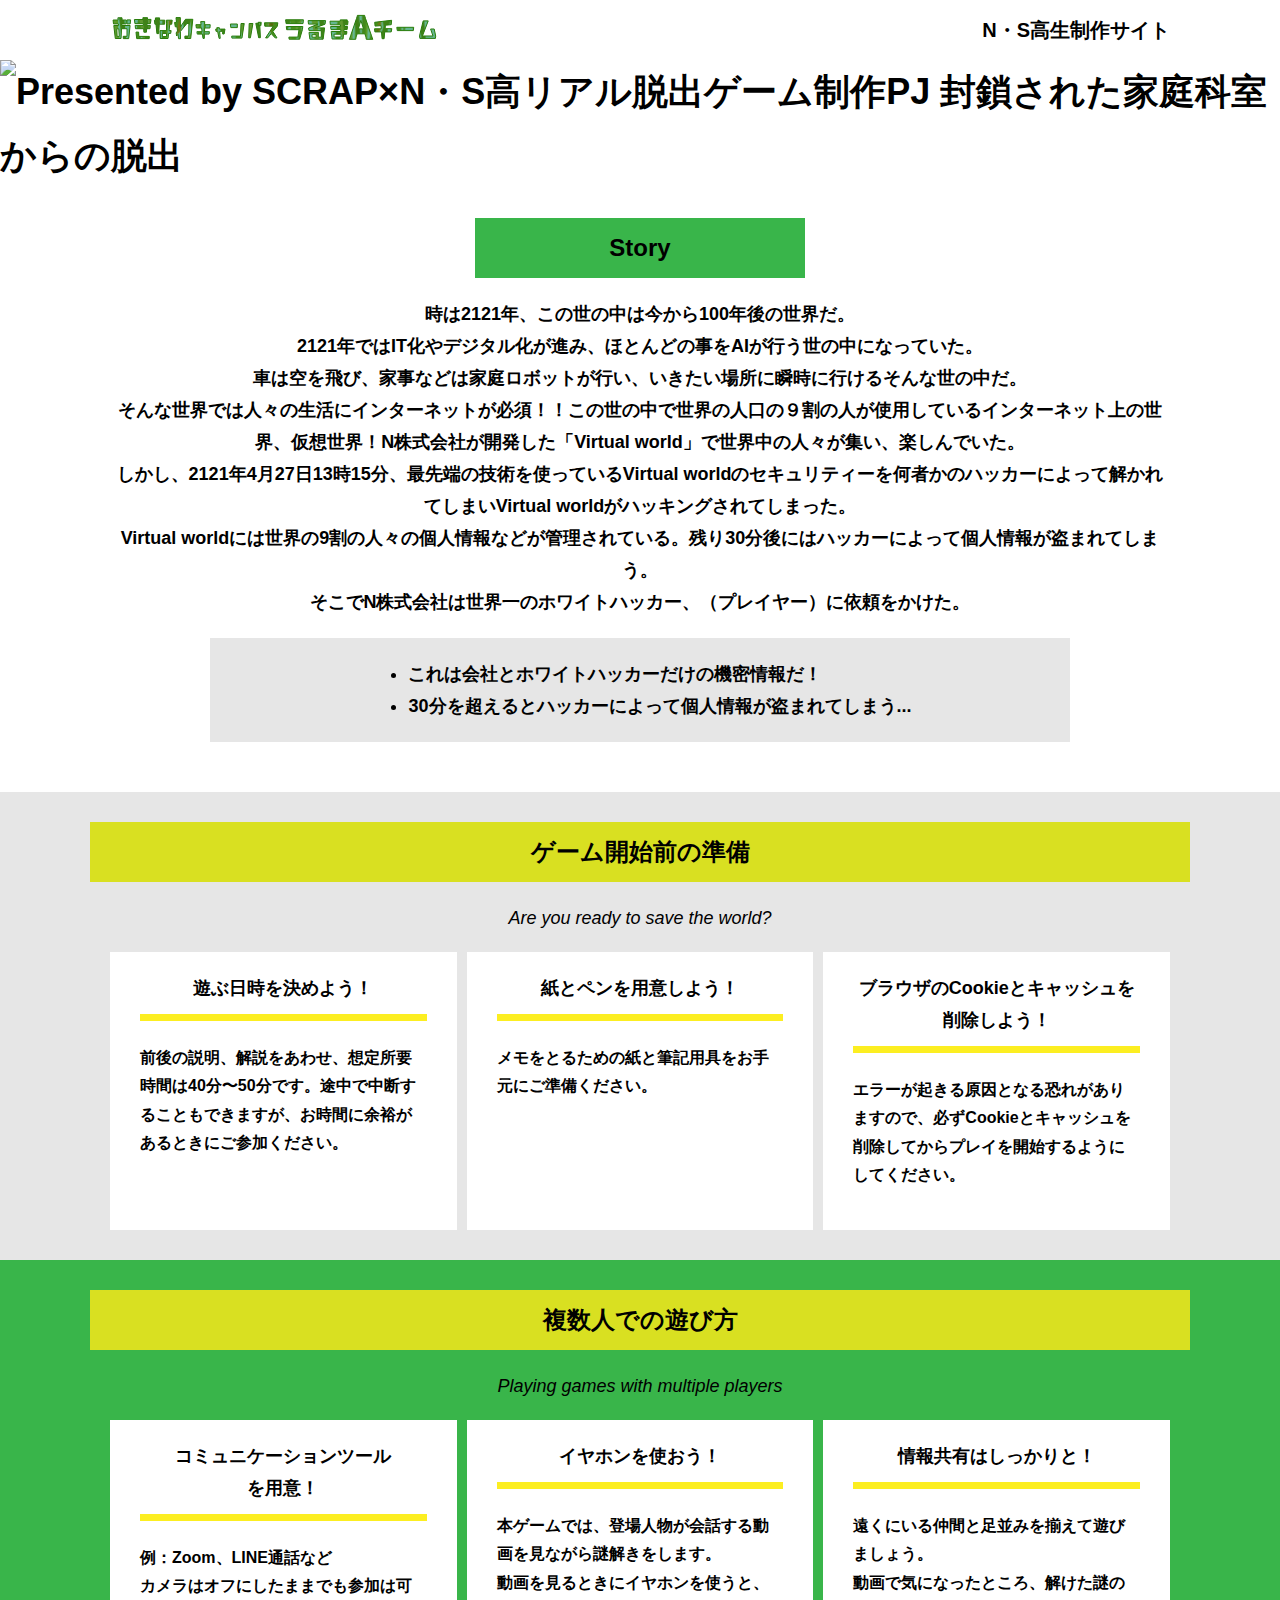
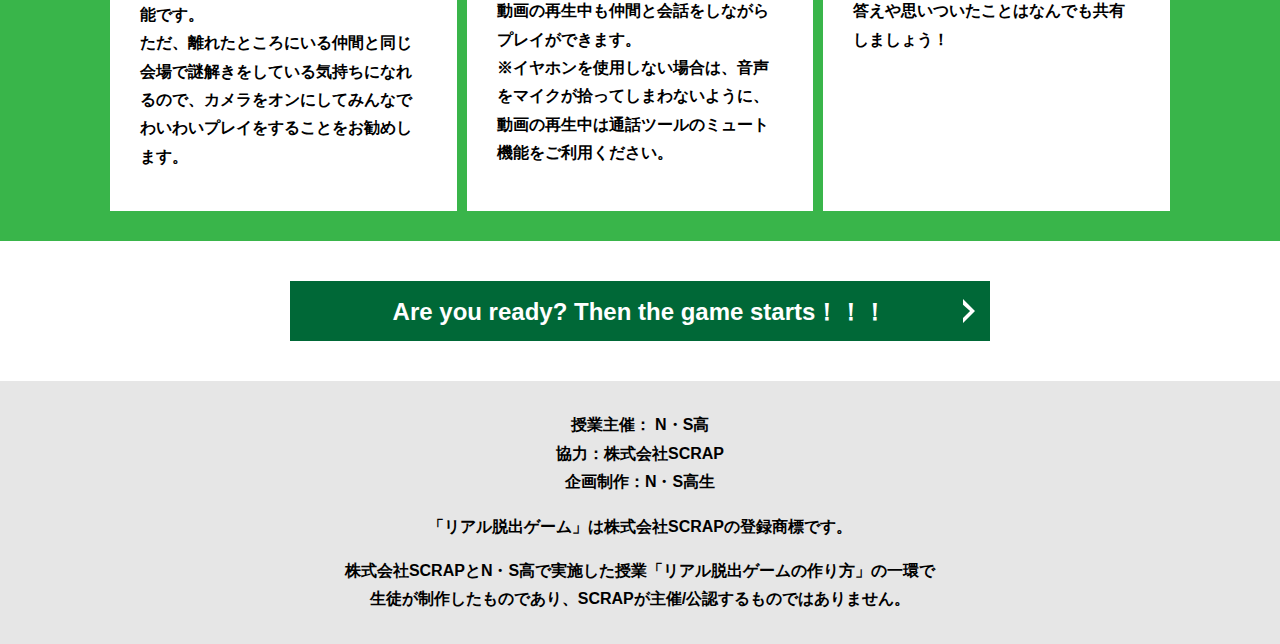
==== index.html @ c429923e "Update index.html" ====
<!DOCTYPE html>
<html lang="ja">
<head>
  <meta charset="UTF-8">
  <meta http-equiv="X-UA-Compatible" content="IE=edge">
  <meta name="viewport" content="width=device-width, initial-scale=1.0">
  <title>Virtual worldからの脱出 │ Project N</title>
  <link rel="stylesheet" href="assets/css/normalize.css">
  <link rel="stylesheet" href="assets/css/style.css">
</head>
<body>
  <svg width="0" height="0" class="hidden">
    <symbol xmlns="http://www.w3.org/2000/svg" viewBox="0 0 12.47 24.94" id="arrow" class="arrow_svg">
      <title>arrow</title>
      <polygon points="0 24.94 0 19.66 7.35 12.47 0 5.92 0 0 12.47 12.47 0 24.94"/>
    </symbol>
  </svg>
  <header class="header">
    <div class="container">
      <div class="header__logo"><img src="assets/images/logo.svg" alt="チームロゴ"></div>
      <div class="header__name">N・S高生制作サイト</div>
    </div>
  </header>
  <main class="main index-page">
    <!-- タイトルエリア　ここから -->
    <h1 class="main-title"><img src="assets/images/309AB705-609E-4C48-9069-58938598D60D.JPEG/images/top-image.png" alt="Presented by SCRAP×N・S高リアル脱出ゲーム制作PJ 封鎖された家庭科室からの脱出"></h1>
    <!-- タイトルエリア　ここまで -->
    <section class="section section--story">
      <div class="container">
        <h2 class="section-title section-title--keycolor section-title--story">Story</h2>
        <div class="story">
          <p class="text-center">時は2121年、この世の中は今から100年後の世界だ。<br>
            2121年ではIT化やデジタル化が進み、ほとんどの事をAIが行う世の中になっていた。<br>
            車は空を飛び、家事などは家庭ロボットが行い、いきたい場所に瞬時に行けるそんな世の中だ。<br>
            そんな世界では人々の生活にインターネットが必須！！この世の中で世界の人口の９割の人が使用しているインターネット上の世界、仮想世界！N株式会社が開発した「Virtual world」で世界中の人々が集い、楽しんでいた。<br>
            しかし、2121年4月27日13時15分、最先端の技術を使っているVirtual worldのセキュリティーを何者かのハッカーによって解かれてしまいVirtual worldがハッキングされてしまった。<br>
            Virtual worldには世界の9割の人々の個人情報などが管理されている。残り30分後にはハッカーによって個人情報が盗まれてしまう。<br>
            そこでN株式会社は世界一のホワイトハッカー、（プレイヤー）に依頼をかけた。</p>
          <div class="story__note__outer bg-color--gray">
            <ul class="story__note">
              <li>これは会社とホワイトハッカーだけの機密情報だ！</li>
              <li>30分を超えるとハッカーによって個人情報が盗まれてしまう...</li>
            </ul>
          </div>
        </div>
      </div>
    </section>
    <section class="section bg-color--gray">
      <div class="container">
        <h2 class="section-title">ゲーム開始前の準備</h2>
        <p class="font-eng text-center">Are you ready to save the world?</p>
        <!--
          class名"row"内のclass名"column"が横並びになります。
          改行する場合は以下のように追加してください。
          <div class="row">
            <div class="column">
              ～ 内容 ～
            </div>
          </div>
        -->
        <div class="row">
          <div class="column">
            <div class="card">
              <h3 class="card__title">遊ぶ日時を決めよう！</h3>
              <p class="card__content">前後の説明、解説をあわせ、想定所要時間は40分〜50分です。途中で中断することもできますが、お時間に余裕があるときにご参加ください。</p>
            </div>
          </div>
          <div class="column">
            <div class="card">
              <h3 class="card__title">紙とペンを用意しよう！</h3>
              <p class="card__content">メモをとるための紙と筆記用具をお手元にご準備ください。</p>
            </div>
          </div>
          <div class="column">
            <div class="card">
              <h3 class="card__title">ブラウザのCookieとキャッシュを<br>削除しよう！</h3>
              <p class="card__content">エラーが起きる原因となる恐れがありますので、必ずCookieとキャッシュを削除してからプレイを開始するようにしてください。</p>
            </div>
          </div>
        </div>
      </div>
    </section>
    <section class="section bg-color--keycolor">
      <div class="container">
        <h2 class="section-title">複数人での遊び方</h2>
        <p class="font-eng text-center">Playing games with multiple players</p>
        <div class="row">
          <div class="column">
            <div class="card">
              <h3 class="card__title">コミュニケーションツール<br>を用意！</h3>
              <p class="card__content">例：Zoom、LINE通話など<br>
                カメラはオフにしたままでも参加は可能です。<br>
                ただ、離れたところにいる仲間と同じ会場で謎解きをしている気持ちになれるので、カメラをオンにしてみんなでわいわいプレイをすることをお勧めします。</p>
            </div>
          </div>
          <div class="column">
            <div class="card">
              <h3 class="card__title">イヤホンを使おう！</h3>
              <p class="card__content">本ゲームでは、登場人物が会話する動画を見ながら謎解きをします。<br>
                動画を見るときにイヤホンを使うと、動画の再生中も仲間と会話をしながらプレイができます。<br>
                ※イヤホンを使用しない場合は、音声をマイクが拾ってしまわないように、動画の再生中は通話ツールのミュート機能をご利用ください。</p>
            </div>
          </div>
          <div class="column">
            <div class="card">
              <h3 class="card__title">情報共有はしっかりと！</h3>
              <p class="card__content">遠くにいる仲間と足並みを揃えて遊びましょう。<br>
                動画で気になったところ、解けた謎の答えや思いついたことはなんでも共有しましょう！</p>
            </div>
          </div>
        </div>
      </div>
    </section>
    <section class="section">
      <div class="container">
        <a class="btn" href="main.html">Are you ready? Then the game starts！！！<svg class="btn__arrow"><use xlink:href="#arrow"></use></svg></a>
      </div>
    </section>
  </main>
  <footer class="footer section bg-color--gray">
    <div class="container">
      <p class="text-center">授業主催： N・S高<br>協力：株式会社SCRAP<br>企画制作：N・S高生</p>
      <p class="text-center">「リアル脱出ゲーム」は株式会社SCRAPの登録商標です。</p>
      <p class="text-center">株式会社SCRAPとN・S高で実施した授業「リアル脱出ゲームの作り方」の一環で<br>生徒が制作したものであり、SCRAPが主催/公認するものではありません。</p>
    </div>
  </footer>
</body>
</html>
---- assets/css/style.css ----
@charset "UTF-8";
/****************************
 * 共通CSSのテンプレートです。
*****************************/
*,
*::before,
*::after {
  -webkit-box-sizing: border-box;
          box-sizing: border-box;
}

html {
  font-size: 18px;
  -webkit-box-sizing: border-box;
          box-sizing: border-box;
}

body {
  overflow-x: hidden;
  font-family: "游ゴシック体", "Yu Gothic", YuGothic, "ヒラギノ角ゴ Pro", "Hiragino Kaku Gothic Pro", "メイリオ", "Meiryo", sans-serif;
  font-size: 18px;
  line-height: 1.77778;
  font-weight: bold;
  text-decoration: none;
  border: none;
  list-style: none;
  color: #000;
  margin: 0;
}

img {
  width: 100%;
}

figure {
  margin: 0;
}

figcaption {
  margin-top: 30px;
  font-size: 14px;
}

@media screen and (max-width: 767px) {
  figcaption {
    font-size: 13px;
  }
}

input[type=text] {
  font-size: 18px;
  border: none;
  padding: 25px 35px;
  display: block;
  margin: 0 auto;
  max-width: 580px;
  width: 100%;
}

::-webkit-input-placeholder {
  color: #999;
}

:-ms-input-placeholder {
  color: #999;
}

::-ms-input-placeholder {
  color: #999;
}

::placeholder {
  color: #999;
}

button {
  cursor: pointer;
  display: block;
  border: none;
  margin: 0 auto;
  background-color: #006837;
  color: #fff;
  width: 287px;
  height: 55px;
}

/*******************
* Layout
*******************/
.section {
  padding-top: 30px;
  padding-bottom: 30px;
}

.section--clear {
  /* ステージクリア画面 */
  position: fixed;
  display: none;
  /* 読み込み時に一瞬表示されるのを防ぐ */
  -webkit-box-pack: center;
      -ms-flex-pack: center;
          justify-content: center;
  -webkit-box-align: center;
      -ms-flex-align: center;
          align-items: center;
  top: 0;
  bottom: 0;
  left: 0;
  right: 0;
  z-index: 200;
}

.section--clear.isClear {
  display: -webkit-box;
  display: -ms-flexbox;
  display: flex;
}

.container {
  width: 1100px;
  padding-left: 20px;
  padding-right: 20px;
  margin: 0 auto;
}

@media screen and (max-width: 1100px) {
  .container {
    width: calc(100% - 40px);
  }
}

.row {
  display: -webkit-box;
  display: -ms-flexbox;
  display: flex;
  -ms-flex-line-pack: stretch;
      align-content: stretch;
  gap: 10px;
}

.row + .row {
  margin-top: 20px;
}

.column {
  width: 100%;
}

.card {
  background-color: #fff;
  margin-bottom: 20px;
  height: 100%;
}

.card__title {
  font-size: 18px;
  text-align: center;
  margin: 0;
  padding: 20px 30px;
  position: relative;
  cursor: pointer;
}

.card__content {
  -webkit-transition: all 0.3s;
  transition: all 0.3s;
  font-size: 16px;
  padding: 20px 30px;
  margin: 0;
  position: relative;
}

.card__content::before {
  display: block;
  content: '';
  width: calc(100% - 60px);
  height: 7px;
  background-color: #fcee21;
  position: absolute;
  top: -10px;
  left: 30px;
}

.hint-page .card {
  height: auto;
}

.hint-page .card__content {
  display: none;
  text-align: center;
}

.hint-page .card__arrow {
  position: absolute;
  top: calc(50% - 12px);
  right: 45px;
  -webkit-transform: rotate(90deg);
          transform: rotate(90deg);
  -webkit-transition: all 0.3s;
  transition: all 0.3s;
  fill: #009245;
  width: 12px;
  height: 24px;
}

.hint-page .card.is-open .card__content {
  display: block;
}

.hint-page .card.is-open .card__arrow {
  -webkit-transform: rotate(-90deg);
          transform: rotate(-90deg);
}

.box {
  padding: 35px 30px;
}

.youtube {
  position: relative;
  width: 100%;
  padding-top: 56.25%;
}

.youtube iframe {
  position: absolute;
  top: 0;
  left: 0;
  width: 100%;
  height: 100%;
}

.youtube__container {
  max-width: 800px;
  margin: 0 auto;
}

/*********************
* Color
*********************/
.bg-color--keycolor {
  background-color: #39b54a;
}

.bg-color--subcolor {
  background-color: #d9e021;
}

.bg-color--gray {
  background-color: #e6e6e6;
}

/*********************
* title
**********************/
.main-title {
  margin: 0;
}

.sub-title {
  text-align: center;
  font-size: 18px;
  line-height: 1.66667;
}

.sub-title__bg {
  background-color: #fcee21;
  padding-left: 1rem;
  padding-right: 1rem;
}

.section-title {
  font-size: 24px;
  line-height: 1.75;
  text-align: center;
  padding: 9px 20px;
  background-color: #d9e021;
  margin: 0 -20px 20px -20px;
}

.section-title__stage {
  display: inline-block;
  margin-right: 2rem;
}

.section-title--keycolorlight {
  background-color: #8cc63f;
}

.section-title--keycolorlight .section-title__stage {
  color: #fff;
}

.section-title--keycolor {
  background-color: #39b54a;
}

.section-title--story {
  width: 330px;
  margin: 0 auto 20px;
}

.section-title--border {
  position: relative;
  font-size: 30px;
  text-align: center;
  line-height: 1.06667;
  margin: 0;
  padding-bottom: 15px;
  color: #006837;
}

.section-title--border::after {
  position: absolute;
  bottom: 0;
  left: calc(50% - 95px);
  display: block;
  content: '';
  background-color: #fff;
  height: 2.6px;
  width: 190px;
}

/******************
* text
******************/
.font-eng {
  font-style: italic;
  font-weight: normal;
}

/*************************
* Button
*************************/
.btn {
  display: block;
  text-decoration: none;
  cursor: pointer;
  background-color: #006837;
  color: #fff;
  font-size: 24px;
  line-height: 1.54167;
  text-align: center;
  padding: 11.5px;
  width: calc(100% - 40px);
  max-width: 700px;
  margin: 10px auto;
  position: relative;
}

.btn:hover {
  opacity: 0.7;
}

.btn__arrow {
  position: absolute;
  top: calc(50% - 12px);
  right: 15px;
  fill: #fff;
  width: 12px;
  height: 24px;
}

/****************
* header
*****************/
.header {
  background-color: #fff;
  height: 60px;
}

.header .container {
  display: -webkit-box;
  display: -ms-flexbox;
  display: flex;
  -webkit-box-pack: justify;
      -ms-flex-pack: justify;
          justify-content: space-between;
  -webkit-box-align: center;
      -ms-flex-align: center;
          align-items: center;
  height: 100%;
}

.header__logo {
  width: 330px;
  height: 42px;
}

.header__name {
  font-size: 20px;
  line-height: 1.1;
}

.footer {
  font-size: 16px;
}

.footer p:first-child {
  margin-top: 0;
}

.footer p:last-child {
  margin-bottom: 0;
}

/********************
* main
********************/
.story__note {
  margin: 0;
}

.story__note__outer {
  width: 860px;
  display: -webkit-box;
  display: -ms-flexbox;
  display: flex;
  padding: 20px;
  margin: 20px auto;
  -webkit-box-pack: center;
      -ms-flex-pack: center;
          justify-content: center;
}

@media screen and (max-width: 940px) {
  .story__note__outer {
    width: 100%;
  }
}

.stage-column__container + .stage-column__container {
  border-top: 2px solid #fff;
}

.answer {
  font-size: 18px;
  margin-bottom: 20px;
  line-height: 80px;
  word-spacing: 20px;
}

.err-message {
  color: #c1272d;
  font-size: 18px;
  text-align: center;
}

.link-hint {
  text-align: center;
  display: block;
  margin-top: 20px;
}

.clear-message {
  background-color: #d9e021;
  padding: 30px 30px 60px;
  position: relative;
}

.clear-message__title {
  position: relative;
  display: block;
  text-align: center;
  color: #006837;
  font-size: 30px;
  padding-bottom: 10px;
  margin-bottom: 35px;
}

.clear-message__title::after {
  content: '';
  position: absolute;
  display: block;
  width: 183px;
  height: 2px;
  background-color: #fff;
  bottom: 0;
  left: calc(50% - (183px/2));
}

.clear-message__content {
  text-align: center;
}

.clear-message__btn {
  position: absolute;
  bottom: -30px;
  left: calc(50% - 144px);
  width: 288px;
  margin: 0;
}

/********************
* Utility
********************/
.text-center {
  text-align: center;
}

.text-left {
  text-align: left;
}

.text-right {
  text-align: right;
}

.hidden {
  display: none;
}
/*# sourceMappingURL=style.css.map */
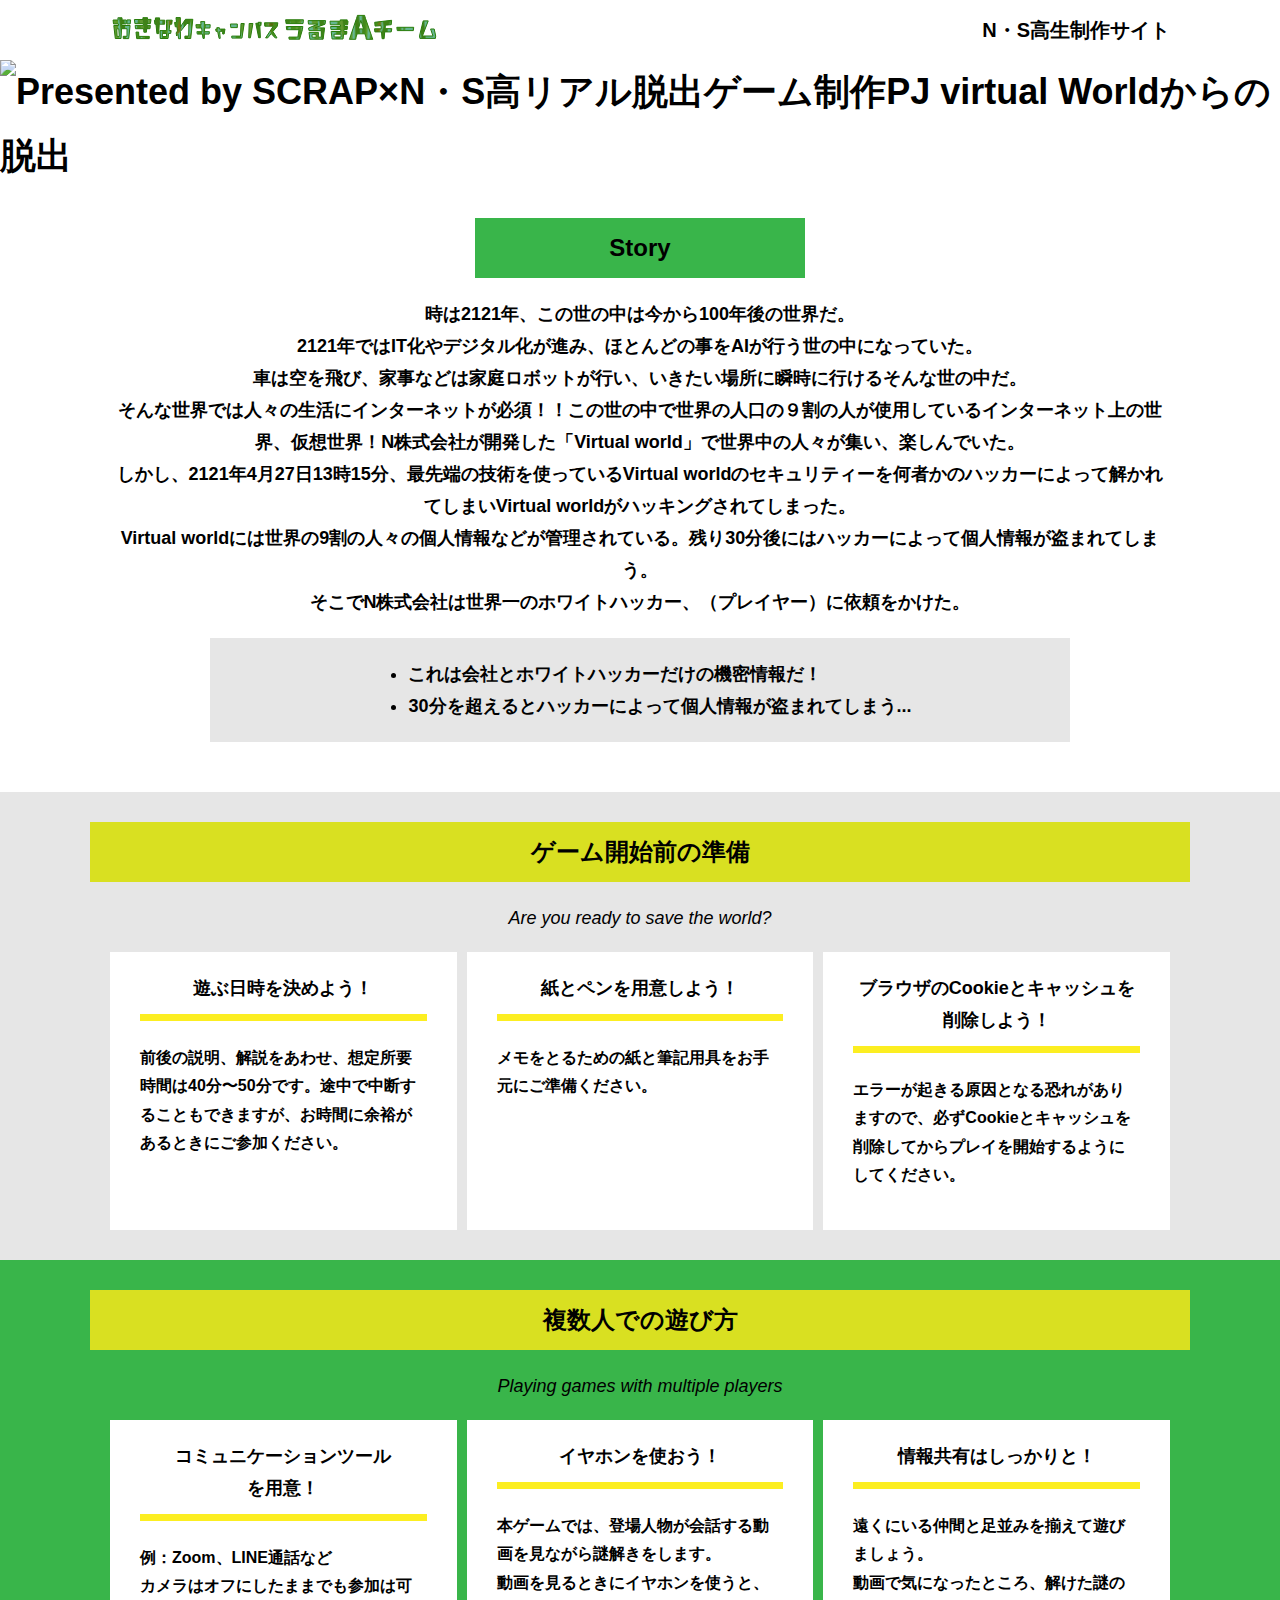
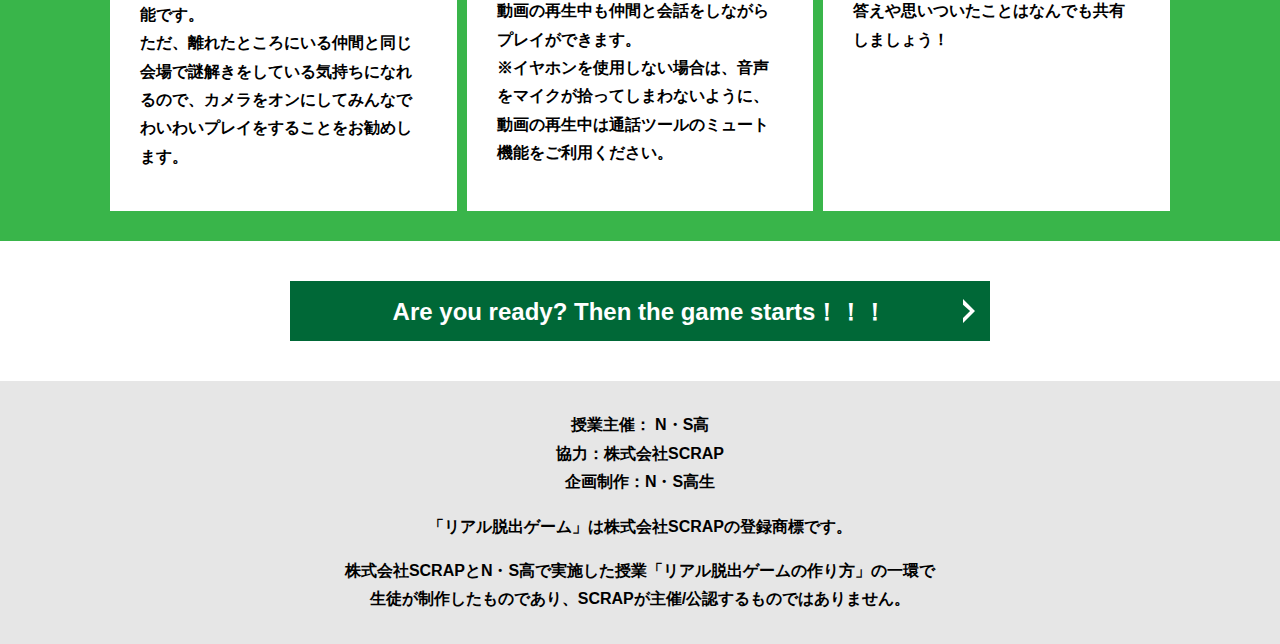
==== commit 72252f0c: "Update index.html" ====
--- a/index.html
+++ b/index.html
@@ -23,7 +23,7 @@
   </header>
   <main class="main index-page">
     <!-- タイトルエリア　ここから -->
-    <h1 class="main-title"><img src="assets/images/309AB705-609E-4C48-9069-58938598D60D.JPEG/images/top-image.png" alt="Presented by SCRAP×N・S高リアル脱出ゲーム制作PJ 封鎖された家庭科室からの脱出"></h1>
+    <h1 class="main-title"><img src="assets/images/309AB705-609E-4C48-9069-58938598D60D.JPEG/images/top-image.png" alt="Presented by SCRAP×N・S高リアル脱出ゲーム制作PJ virtual Worldからの脱出"></h1>
     <!-- タイトルエリア　ここまで -->
     <section class="section section--story">
       <div class="container">
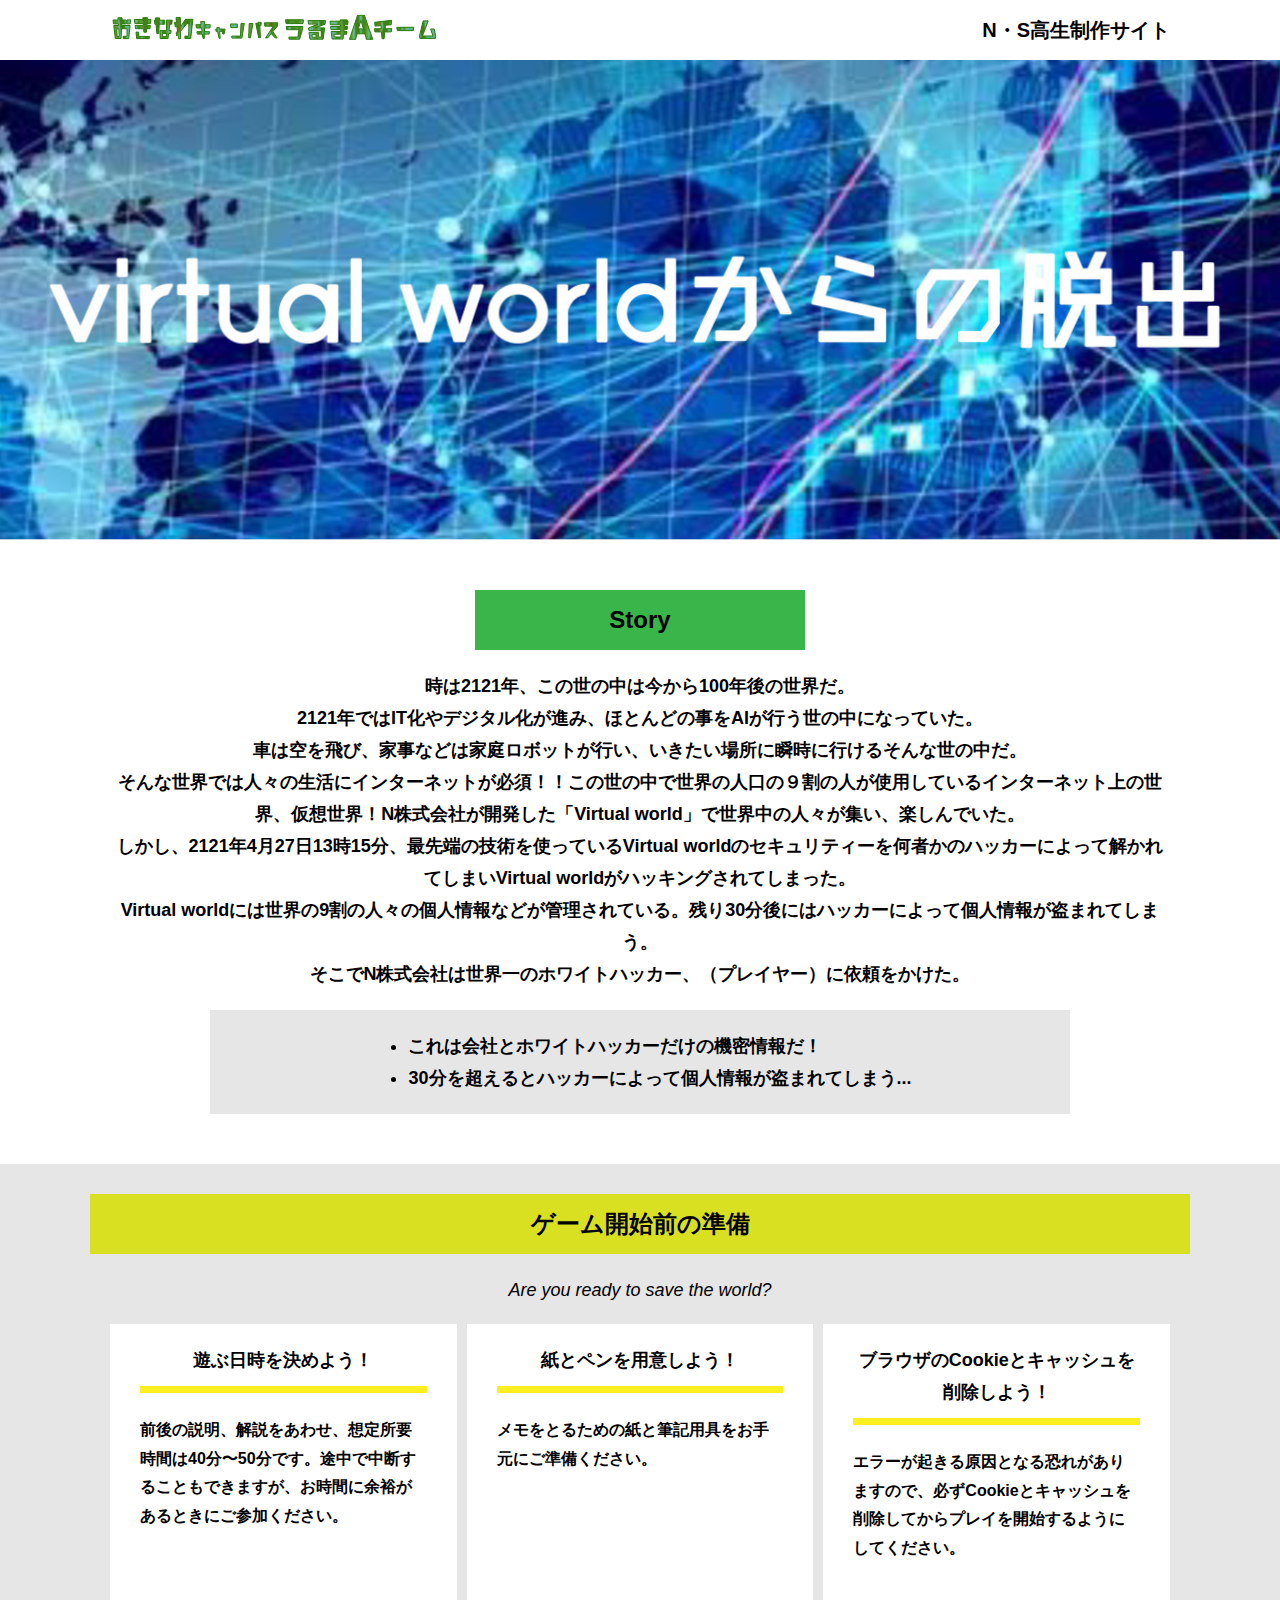
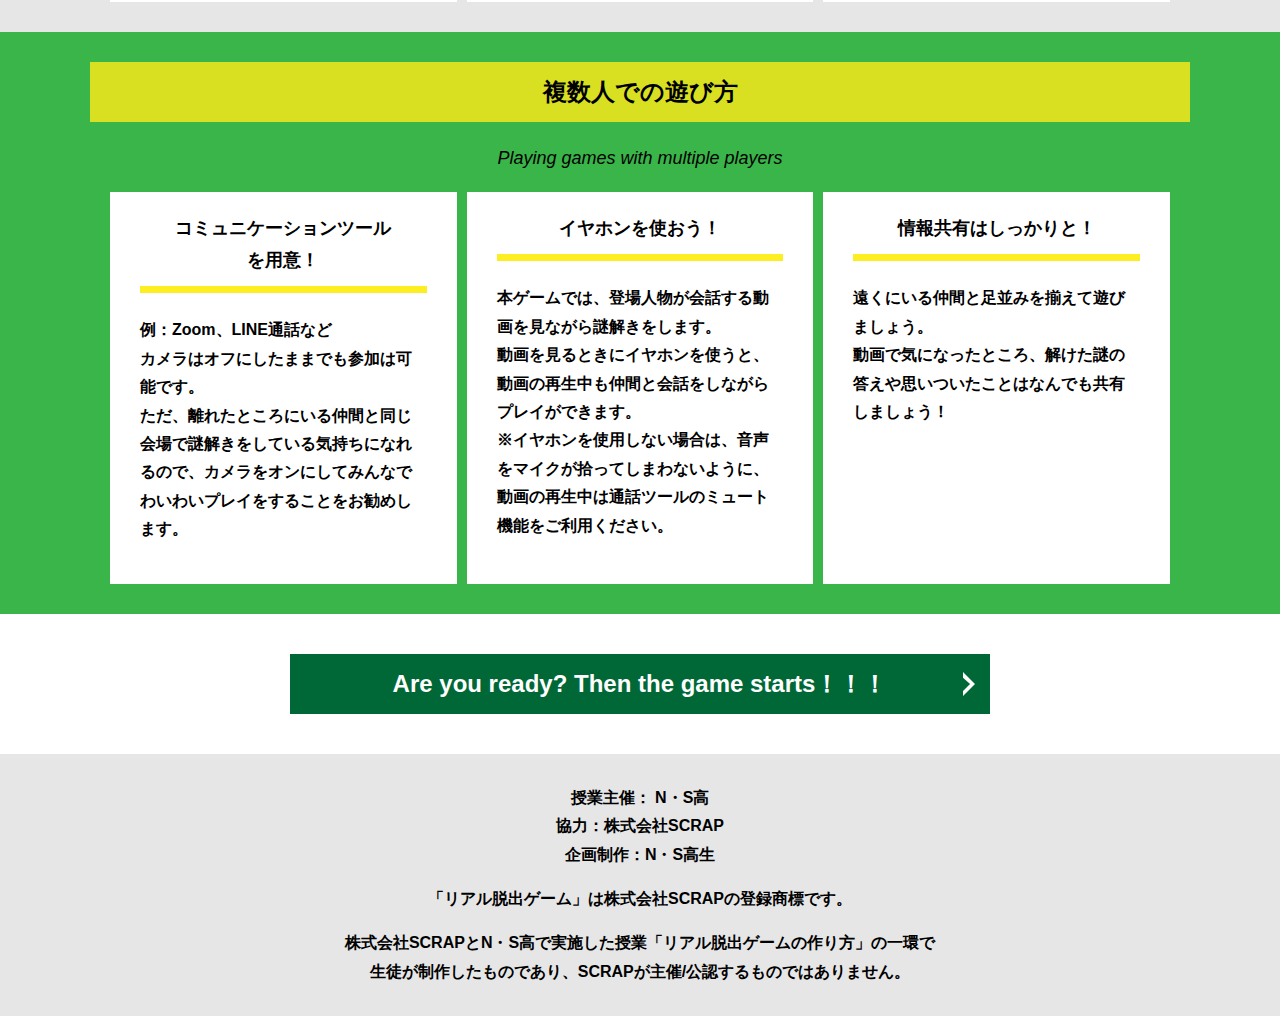
==== commit d985af4b: "Update index.html" ====
--- a/index.html
+++ b/index.html
@@ -23,7 +23,7 @@
   </header>
   <main class="main index-page">
     <!-- タイトルエリア　ここから -->
-    <h1 class="main-title"><img src="assets/images/309AB705-609E-4C48-9069-58938598D60D.JPEG/images/top-image.png" alt="Presented by SCRAP×N・S高リアル脱出ゲーム制作PJ virtual Worldからの脱出"></h1>
+    <h1 class="main-title"><img src="assets/images/309AB705-609E-4C48-9069-58938598D60D.JPEG" alt="Presented by SCRAP×N・S高リアル脱出ゲーム制作PJ virtual Worldからの脱出"></h1>
     <!-- タイトルエリア　ここまで -->
     <section class="section section--story">
       <div class="container">
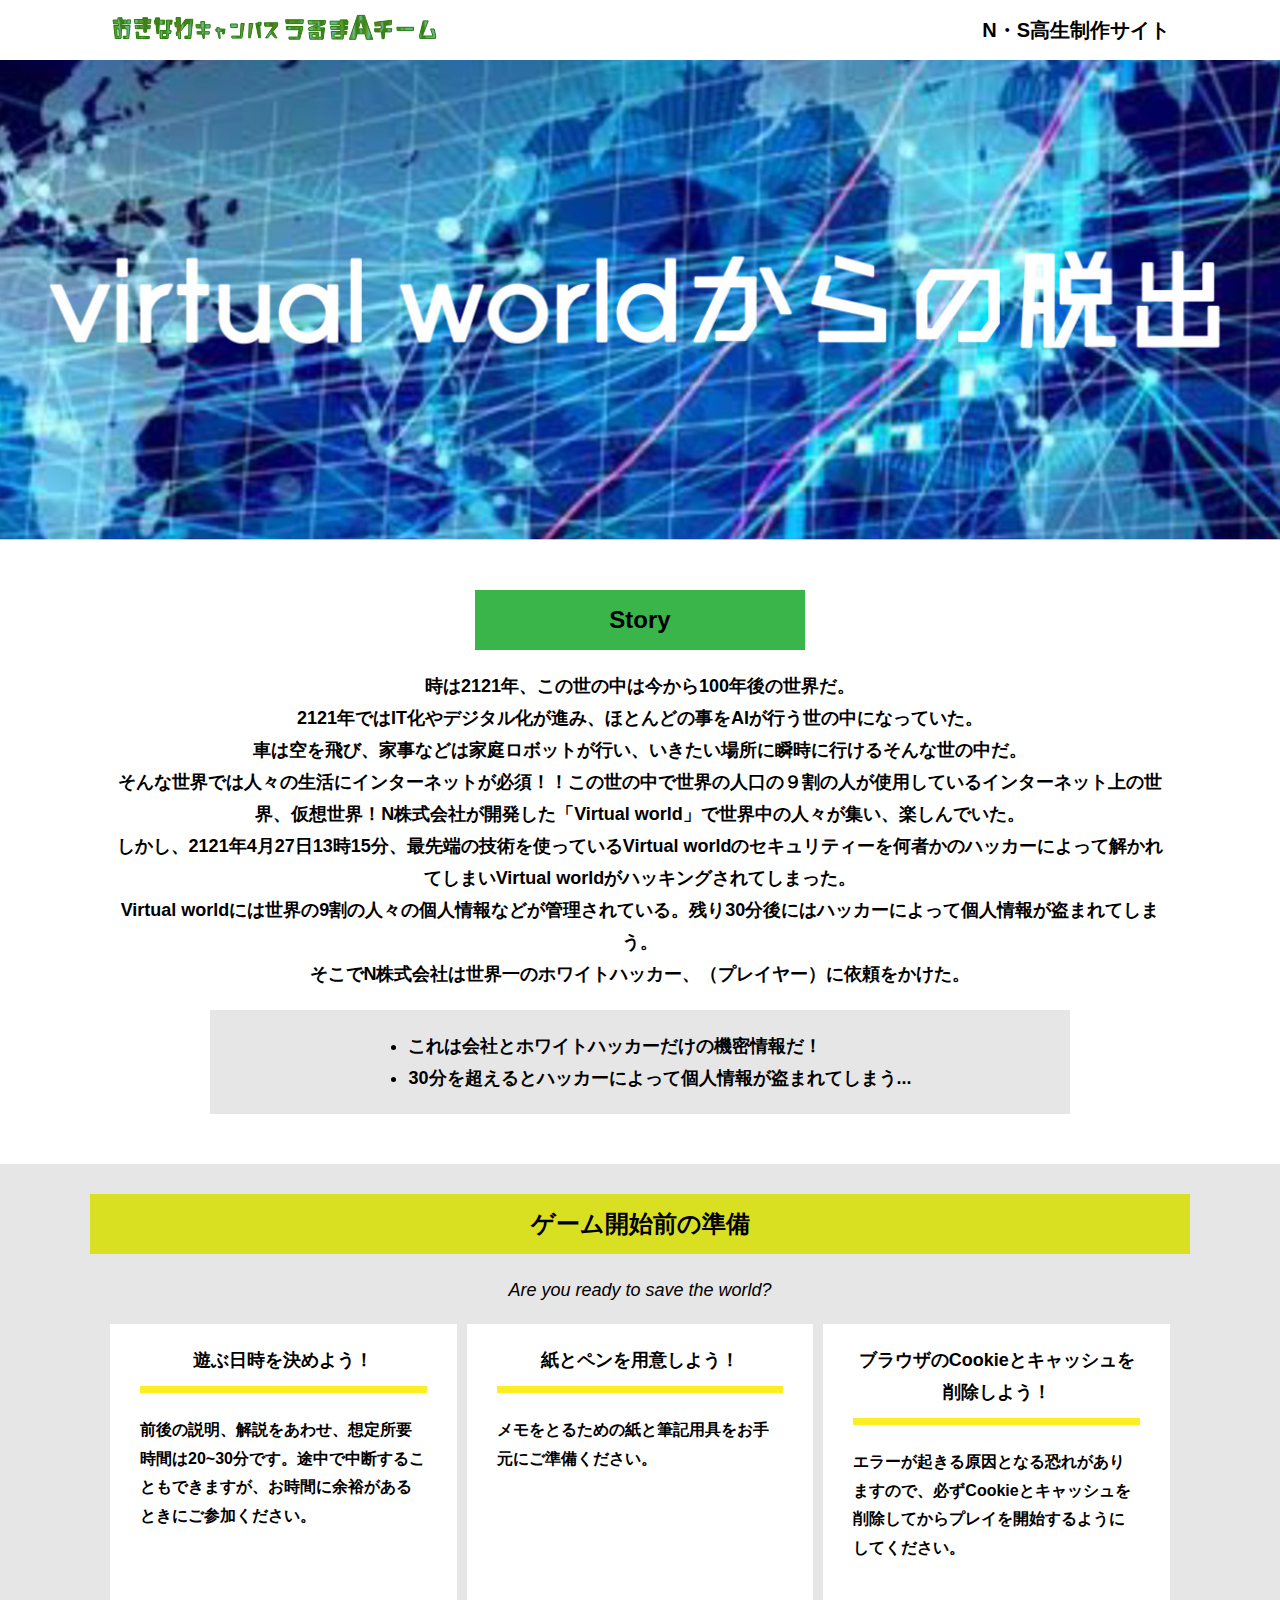
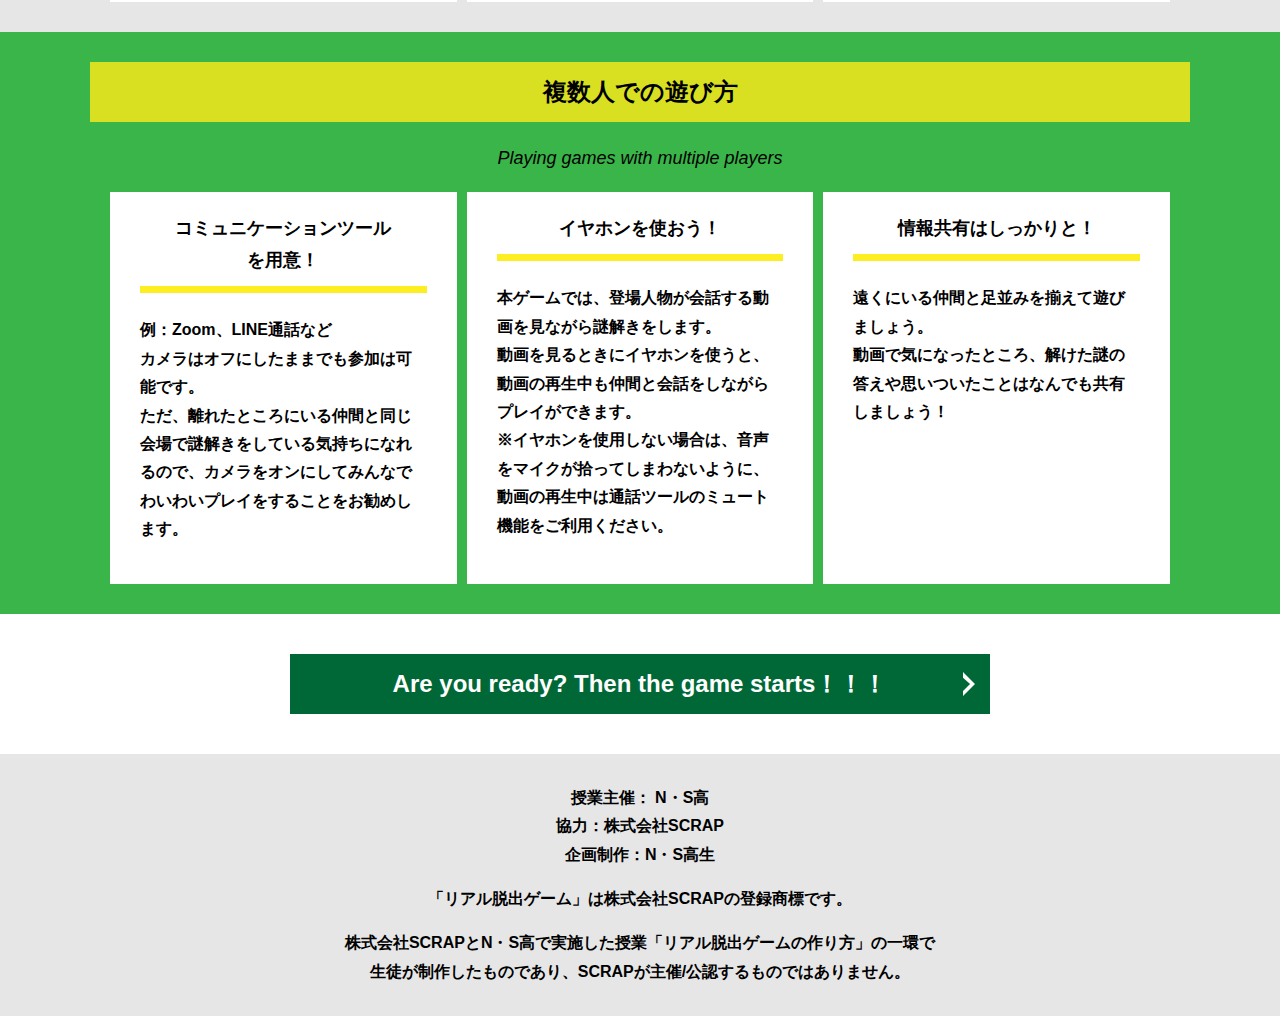
==== commit bf73d0bd: "Update index.html" ====
--- a/index.html
+++ b/index.html
@@ -62,7 +62,7 @@
           <div class="column">
             <div class="card">
               <h3 class="card__title">遊ぶ日時を決めよう！</h3>
-              <p class="card__content">前後の説明、解説をあわせ、想定所要時間は40分〜50分です。途中で中断することもできますが、お時間に余裕があるときにご参加ください。</p>
+              <p class="card__content">前後の説明、解説をあわせ、想定所要時間は20~30分です。途中で中断することもできますが、お時間に余裕があるときにご参加ください。</p>
             </div>
           </div>
           <div class="column">
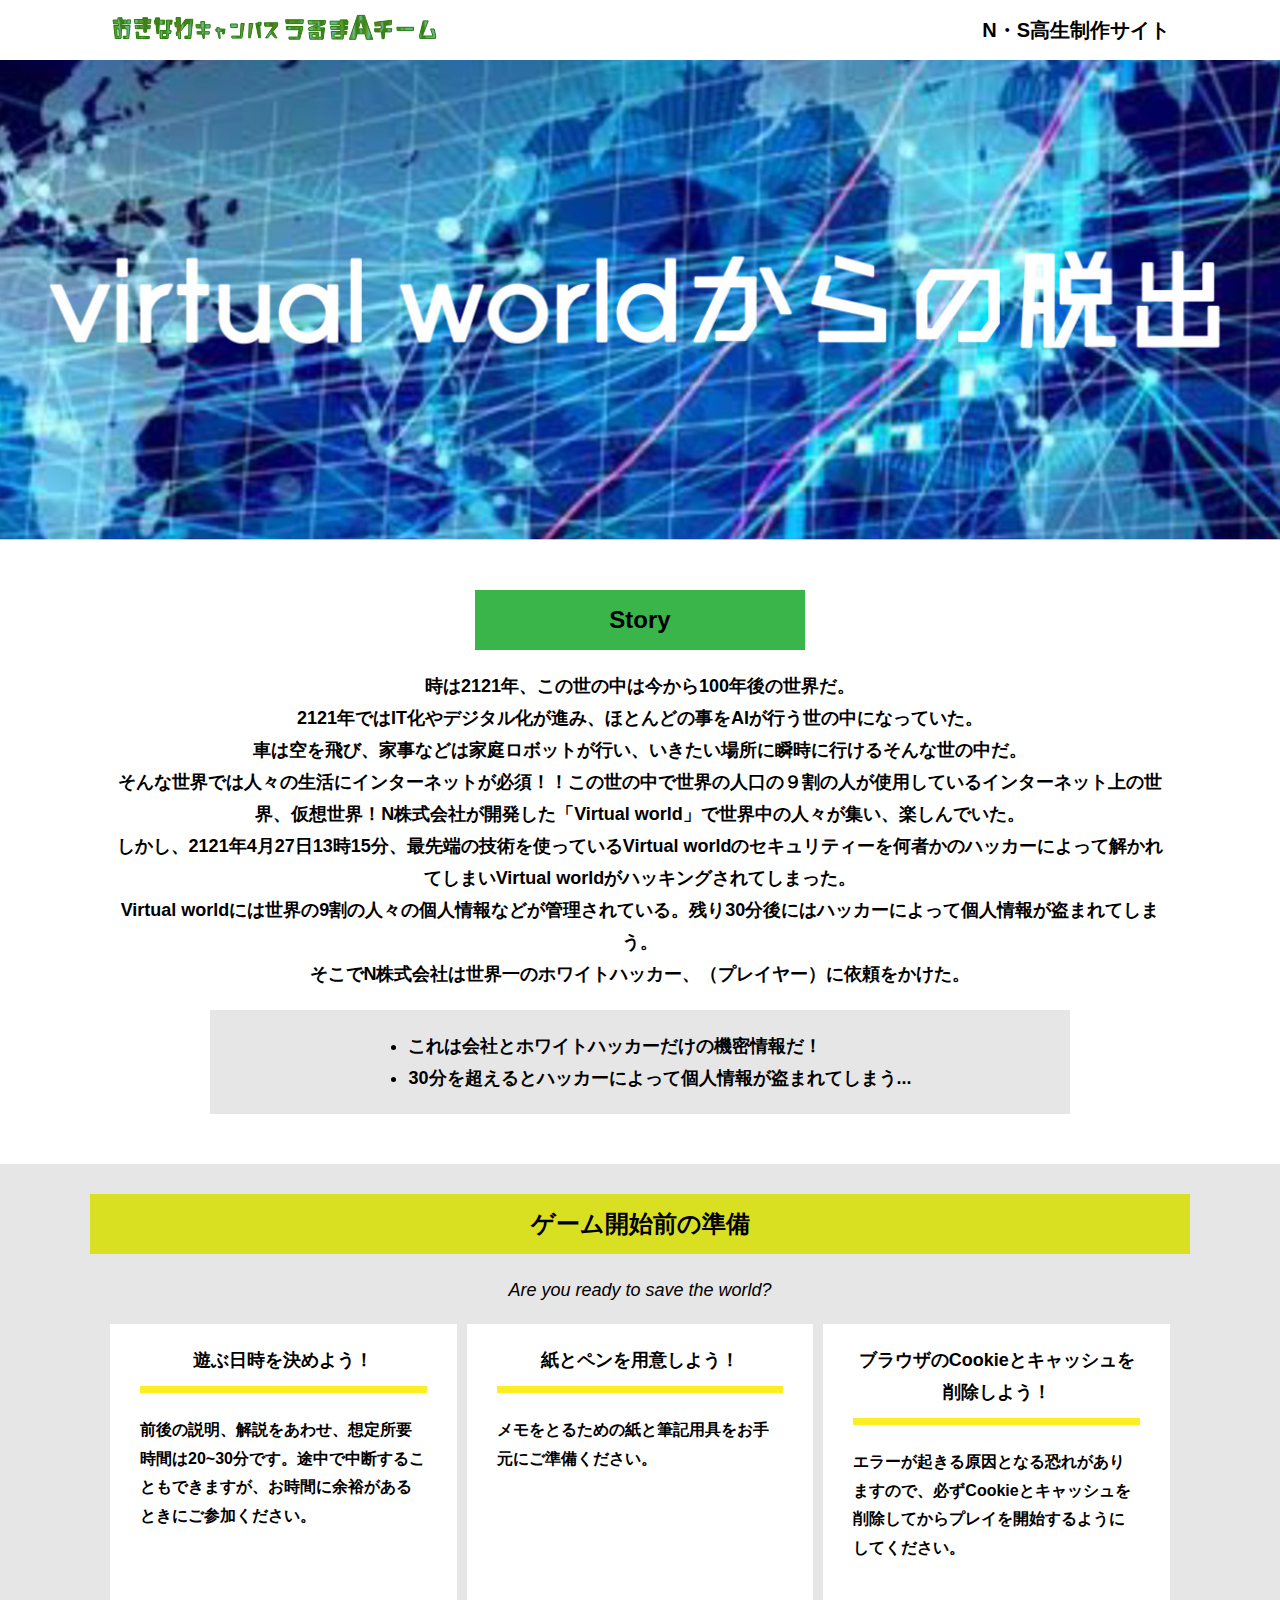
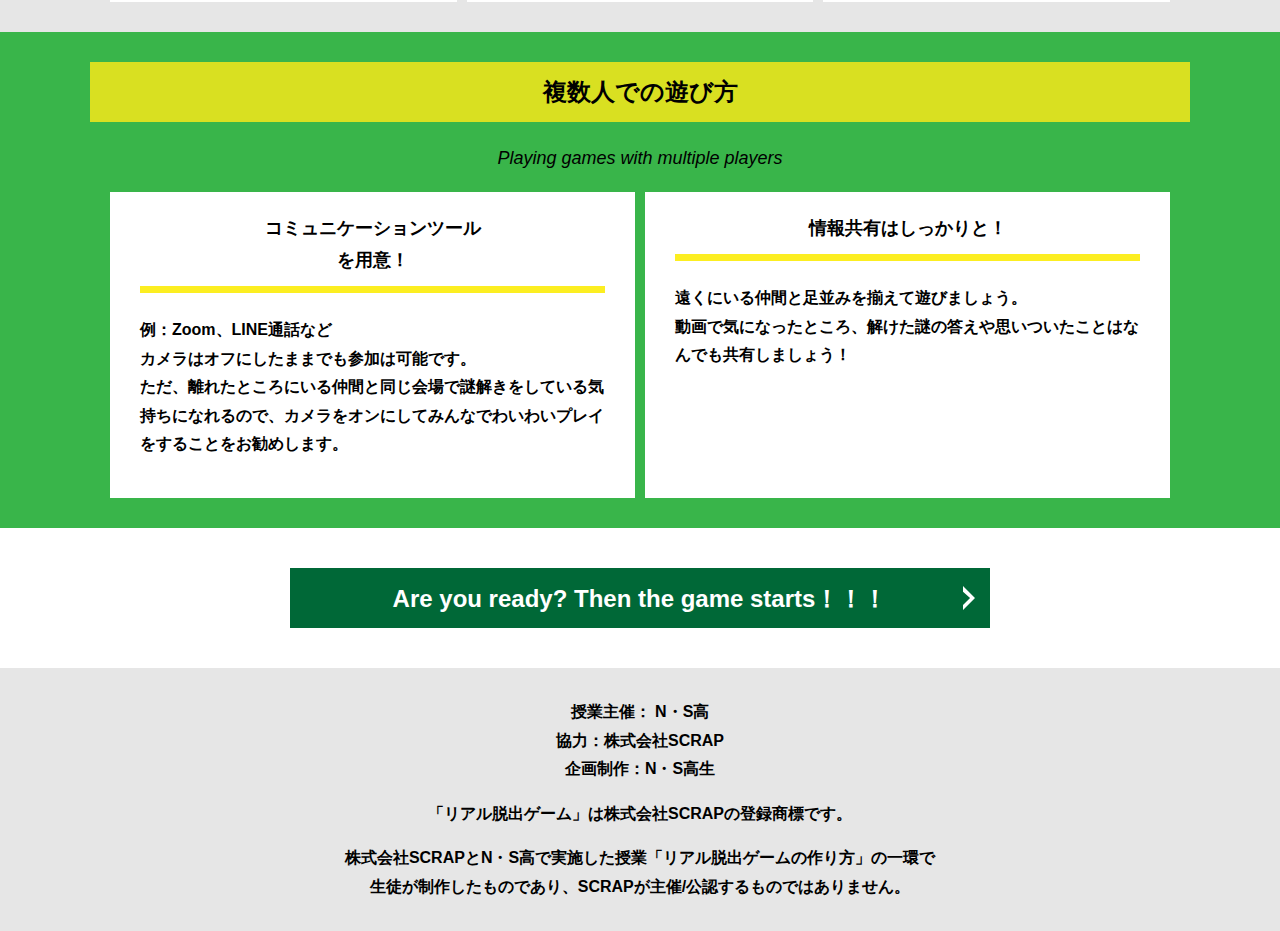
==== commit f0baa79f: "Update index.html" ====
--- a/index.html
+++ b/index.html
@@ -95,14 +95,6 @@
           </div>
           <div class="column">
             <div class="card">
-              <h3 class="card__title">イヤホンを使おう！</h3>
-              <p class="card__content">本ゲームでは、登場人物が会話する動画を見ながら謎解きをします。<br>
-                動画を見るときにイヤホンを使うと、動画の再生中も仲間と会話をしながらプレイができます。<br>
-                ※イヤホンを使用しない場合は、音声をマイクが拾ってしまわないように、動画の再生中は通話ツールのミュート機能をご利用ください。</p>
-            </div>
-          </div>
-          <div class="column">
-            <div class="card">
               <h3 class="card__title">情報共有はしっかりと！</h3>
               <p class="card__content">遠くにいる仲間と足並みを揃えて遊びましょう。<br>
                 動画で気になったところ、解けた謎の答えや思いついたことはなんでも共有しましょう！</p>
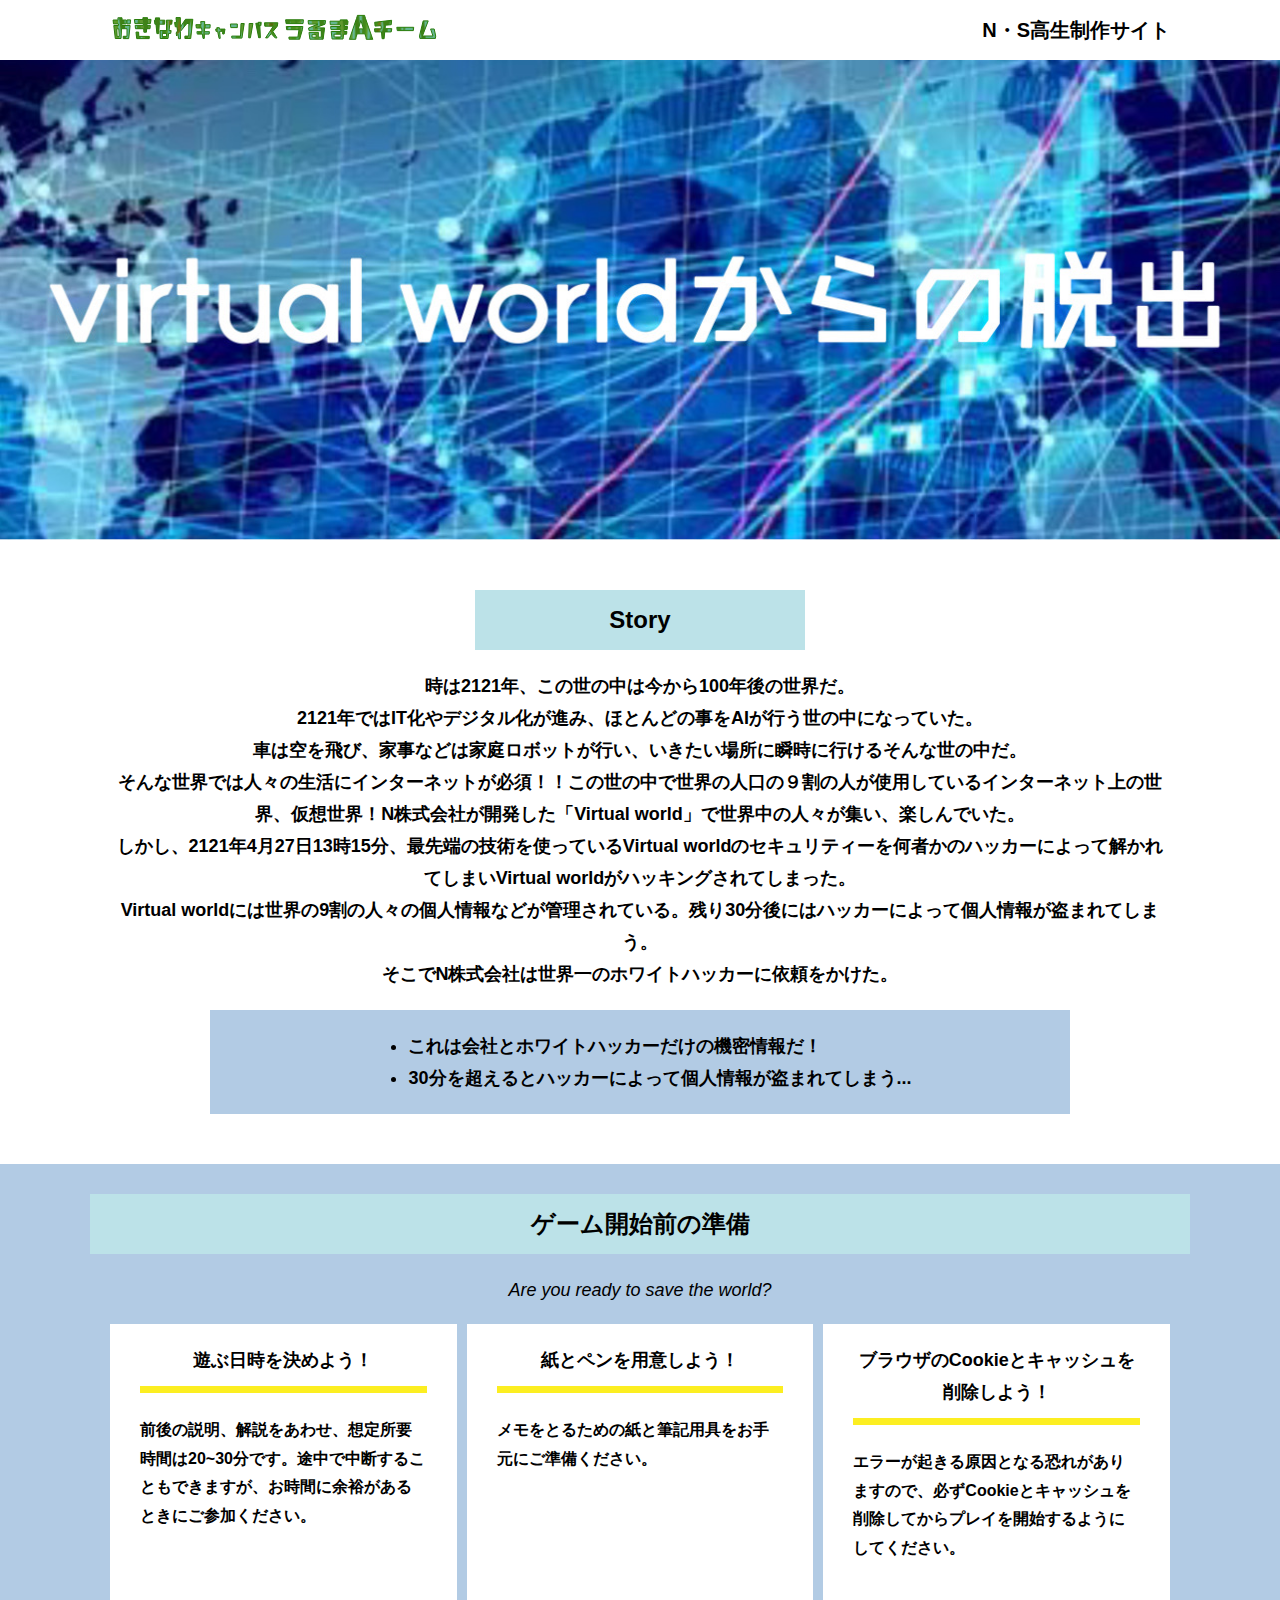
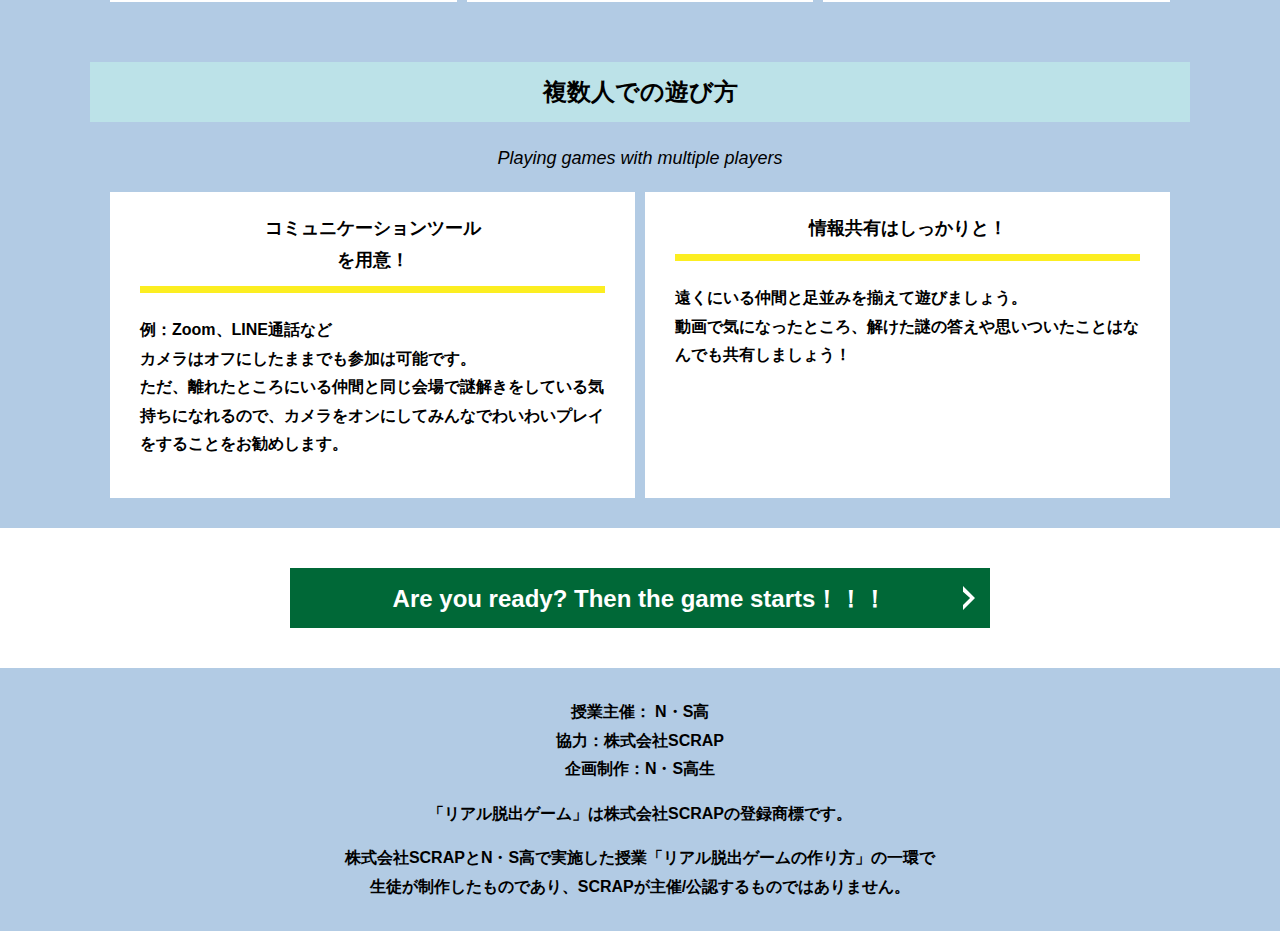
==== commit 7bec3be2: "Update index.html" ====
--- a/index.html
+++ b/index.html
@@ -35,7 +35,7 @@
             そんな世界では人々の生活にインターネットが必須！！この世の中で世界の人口の９割の人が使用しているインターネット上の世界、仮想世界！N株式会社が開発した「Virtual world」で世界中の人々が集い、楽しんでいた。<br>
             しかし、2121年4月27日13時15分、最先端の技術を使っているVirtual worldのセキュリティーを何者かのハッカーによって解かれてしまいVirtual worldがハッキングされてしまった。<br>
             Virtual worldには世界の9割の人々の個人情報などが管理されている。残り30分後にはハッカーによって個人情報が盗まれてしまう。<br>
-            そこでN株式会社は世界一のホワイトハッカー、（プレイヤー）に依頼をかけた。</p>
+            そこでN株式会社は世界一のホワイトハッカーに依頼をかけた。</p>
           <div class="story__note__outer bg-color--gray">
             <ul class="story__note">
               <li>これは会社とホワイトハッカーだけの機密情報だ！</li>
--- a/assets/css/style.css
+++ b/assets/css/style.css
@@ -239,7 +239,7 @@
 * Color
 *********************/
 .bg-color--keycolor {
-  background-color: #39b54a;
+  background-color: #b2cbe4;
 }
 
 .bg-color--subcolor {
@@ -247,7 +247,7 @@
 }
 
 .bg-color--gray {
-  background-color: #e6e6e6;
+  background-color: #b2cbe4;
 }
 
 /*********************
@@ -274,7 +274,7 @@
   line-height: 1.75;
   text-align: center;
   padding: 9px 20px;
-  background-color: #d9e021;
+  background-color: #bce2e8;
   margin: 0 -20px 20px -20px;
 }
 
@@ -284,7 +284,7 @@
 }
 
 .section-title--keycolorlight {
-  background-color: #8cc63f;
+  background-color: #bce2e8;
 }
 
 .section-title--keycolorlight .section-title__stage {
@@ -292,7 +292,7 @@
 }
 
 .section-title--keycolor {
-  background-color: #39b54a;
+  background-color: #bce2e8;
 }
 
 .section-title--story {
@@ -462,7 +462,7 @@
   position: relative;
   display: block;
   text-align: center;
-  color: #006837;
+  color: #a0d8ef;
   font-size: 30px;
   padding-bottom: 10px;
   margin-bottom: 35px;
@@ -509,4 +509,4 @@
 .hidden {
   display: none;
 }
-/*# sourceMappingURL=style.css.map */+/*# sourceMappingURL=style.css.map */
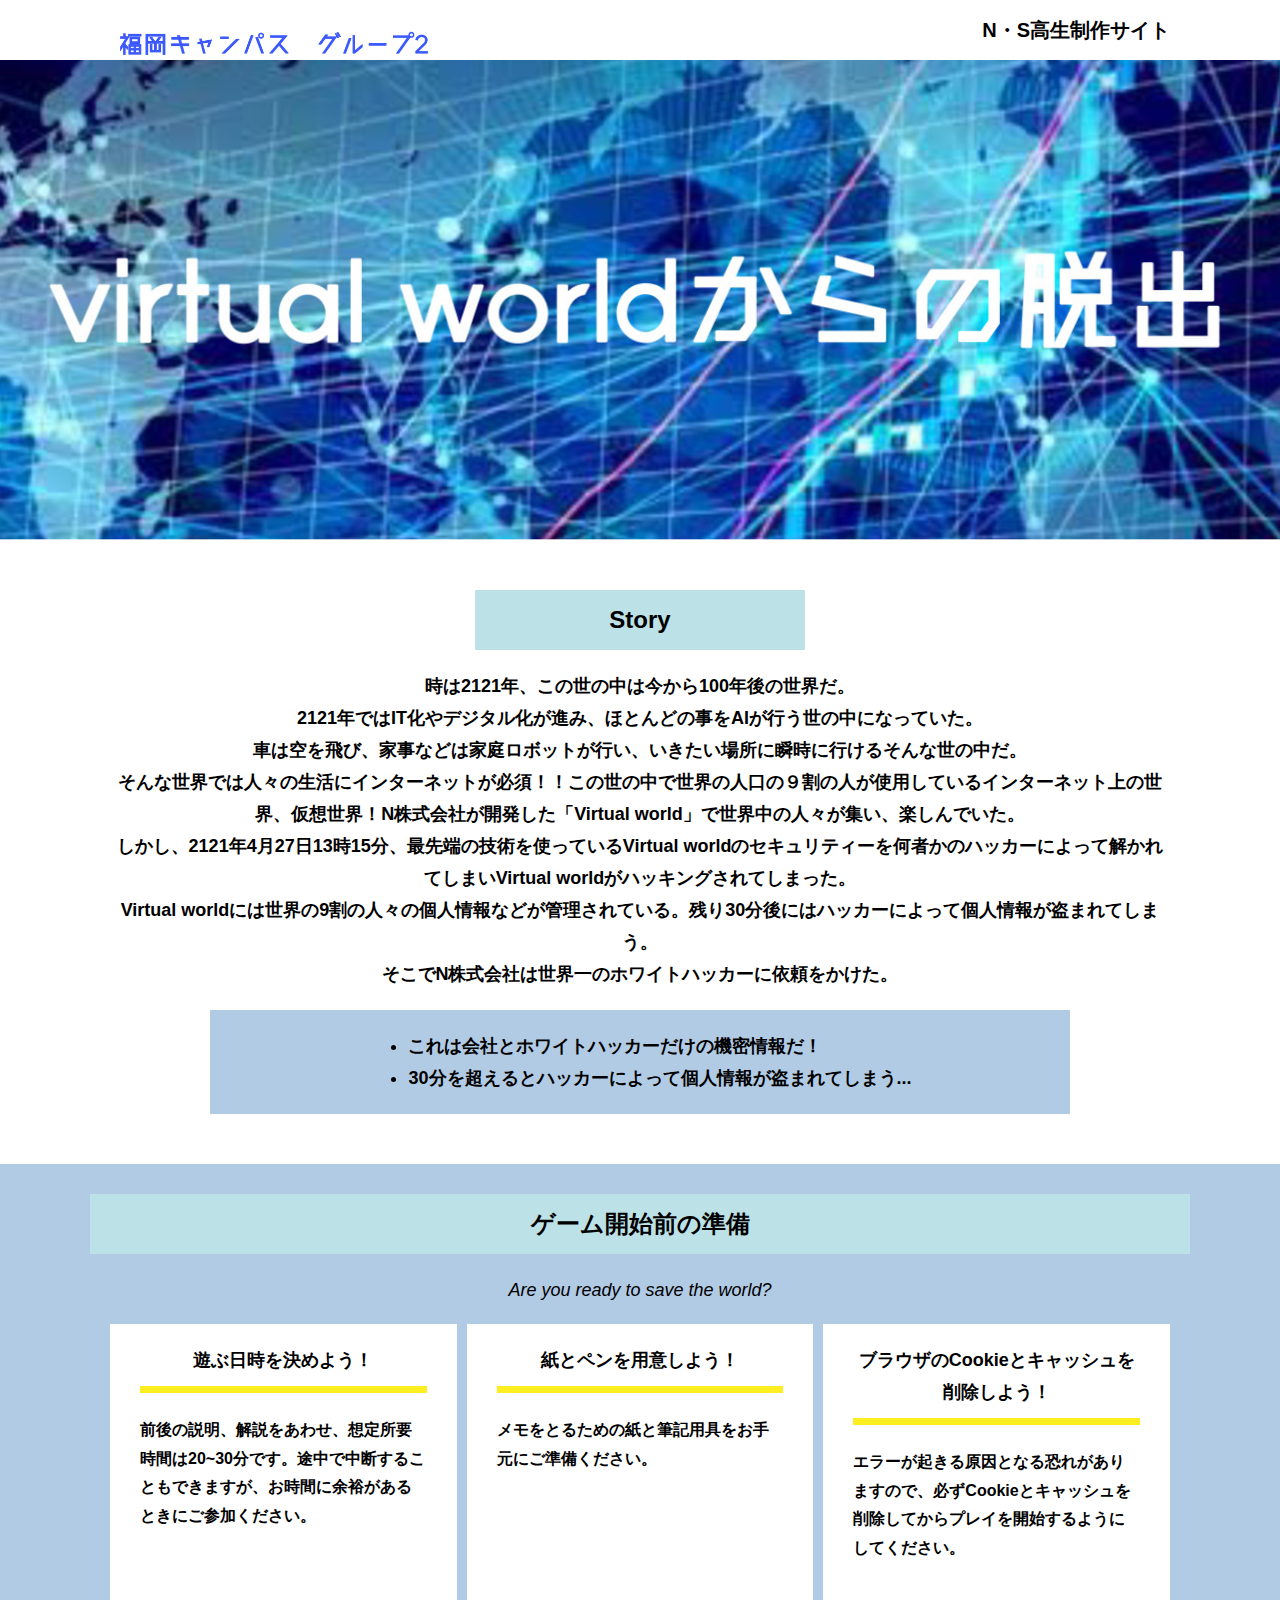
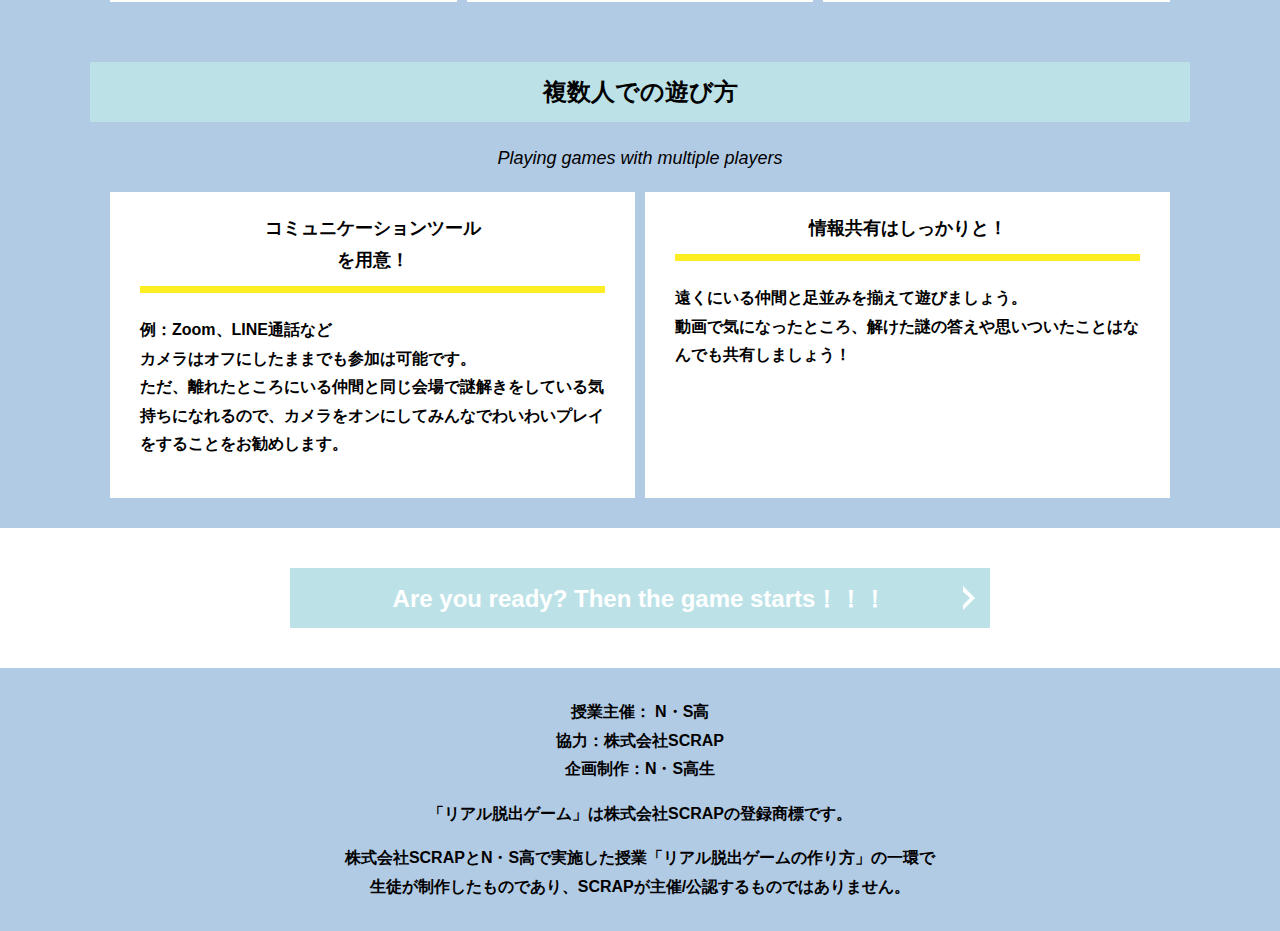
==== commit 9ab51947: "Update index.html" ====
--- a/index.html
+++ b/index.html
@@ -17,7 +17,7 @@
   </svg>
   <header class="header">
     <div class="container">
-      <div class="header__logo"><img src="assets/images/logo.svg" alt="チームロゴ"></div>
+      <div class="header__logo"><img src="assets/images/BF9C0B35-B435-4F93-88DF-37DA55399B91.JPEG" alt="チームロゴ"></div>
       <div class="header__name">N・S高生制作サイト</div>
     </div>
   </header>
--- a/assets/css/style.css
+++ b/assets/css/style.css
@@ -78,7 +78,7 @@
   display: block;
   border: none;
   margin: 0 auto;
-  background-color: #006837;
+  background-color: #bce2e8;
   color: #fff;
   width: 287px;
   height: 55px;
@@ -243,7 +243,7 @@
 }
 
 .bg-color--subcolor {
-  background-color: #d9e021;
+  background-color: #a0d8ef;
 }
 
 .bg-color--gray {
@@ -307,7 +307,7 @@
   line-height: 1.06667;
   margin: 0;
   padding-bottom: 15px;
-  color: #006837;
+  color: #FFFFFF;
 }
 
 .section-title--border::after {
@@ -336,7 +336,7 @@
   display: block;
   text-decoration: none;
   cursor: pointer;
-  background-color: #006837;
+  background-color: #bce2e8;
   color: #fff;
   font-size: 24px;
   line-height: 1.54167;
@@ -453,7 +453,7 @@
 }
 
 .clear-message {
-  background-color: #d9e021;
+  background-color: #a0d8ef;
   padding: 30px 30px 60px;
   position: relative;
 }
@@ -462,7 +462,7 @@
   position: relative;
   display: block;
   text-align: center;
-  color: #a0d8ef;
+  color: #FFFFFF;
   font-size: 30px;
   padding-bottom: 10px;
   margin-bottom: 35px;
